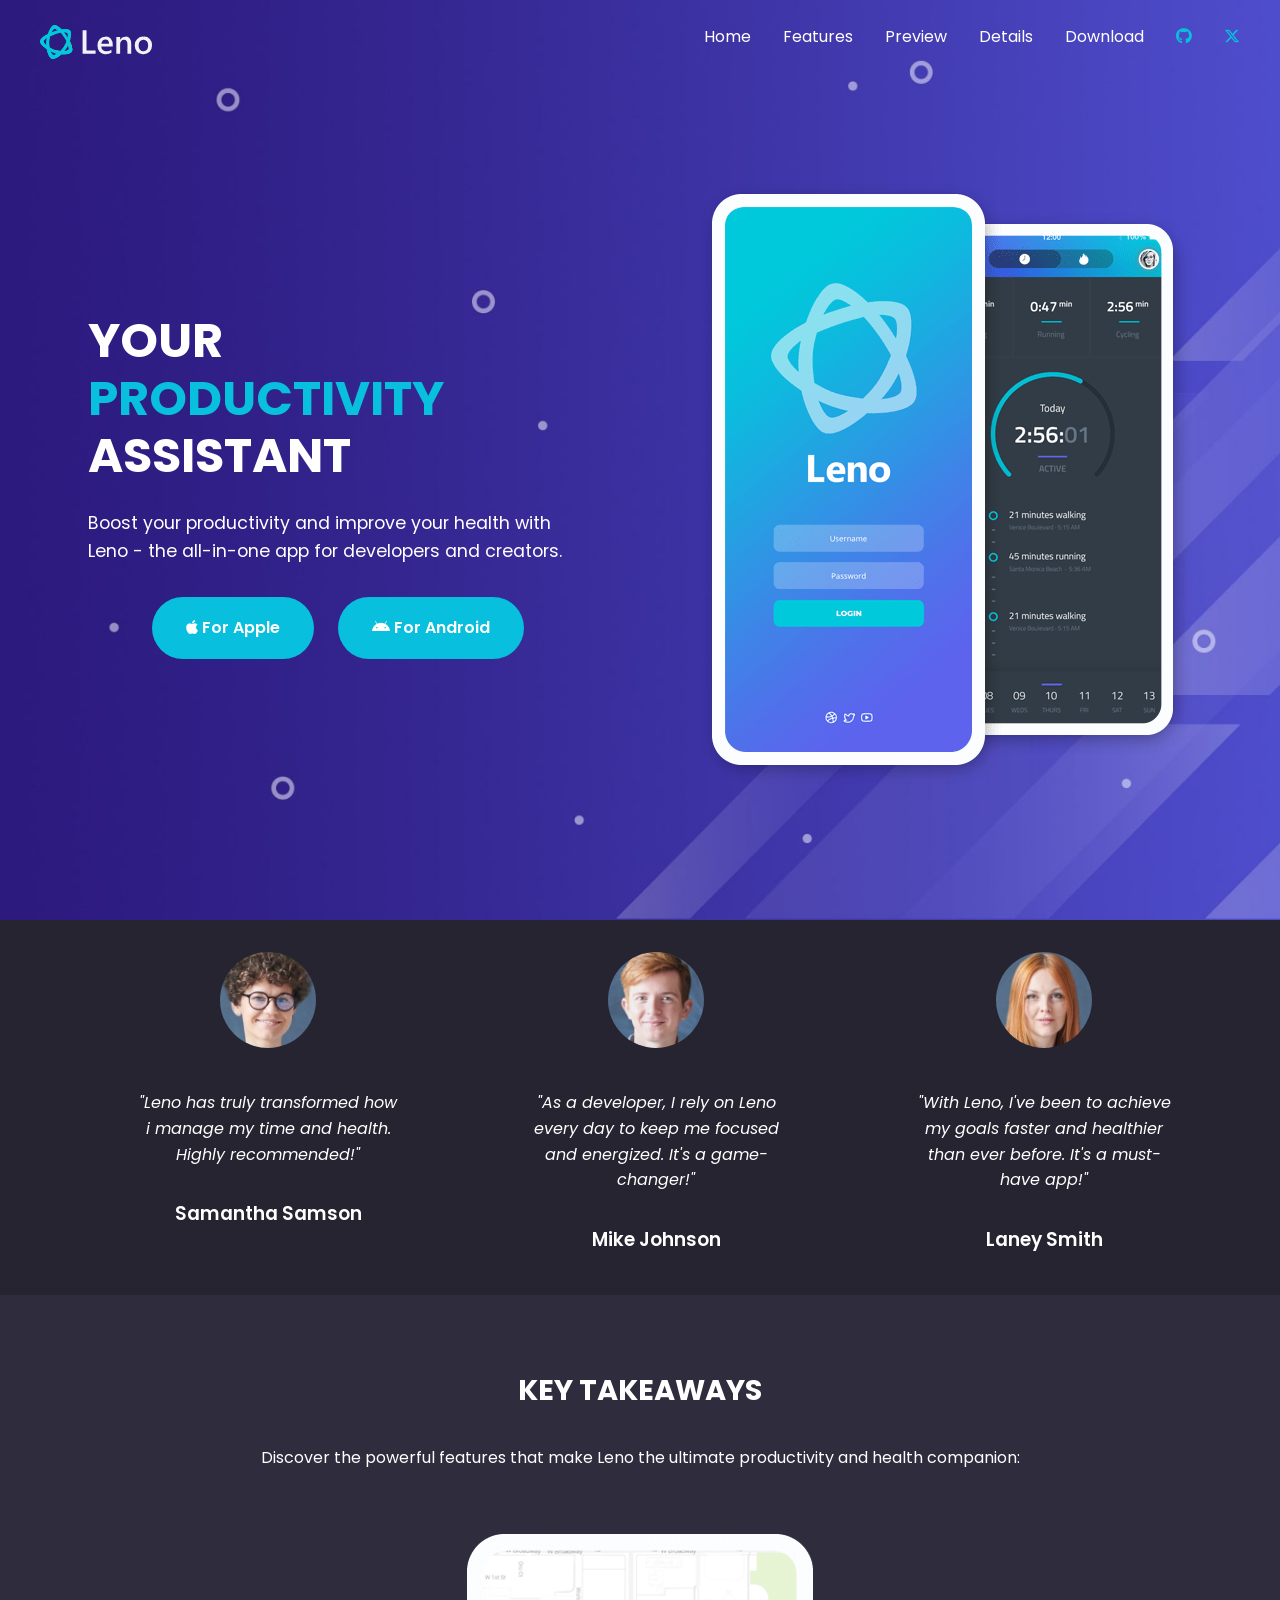
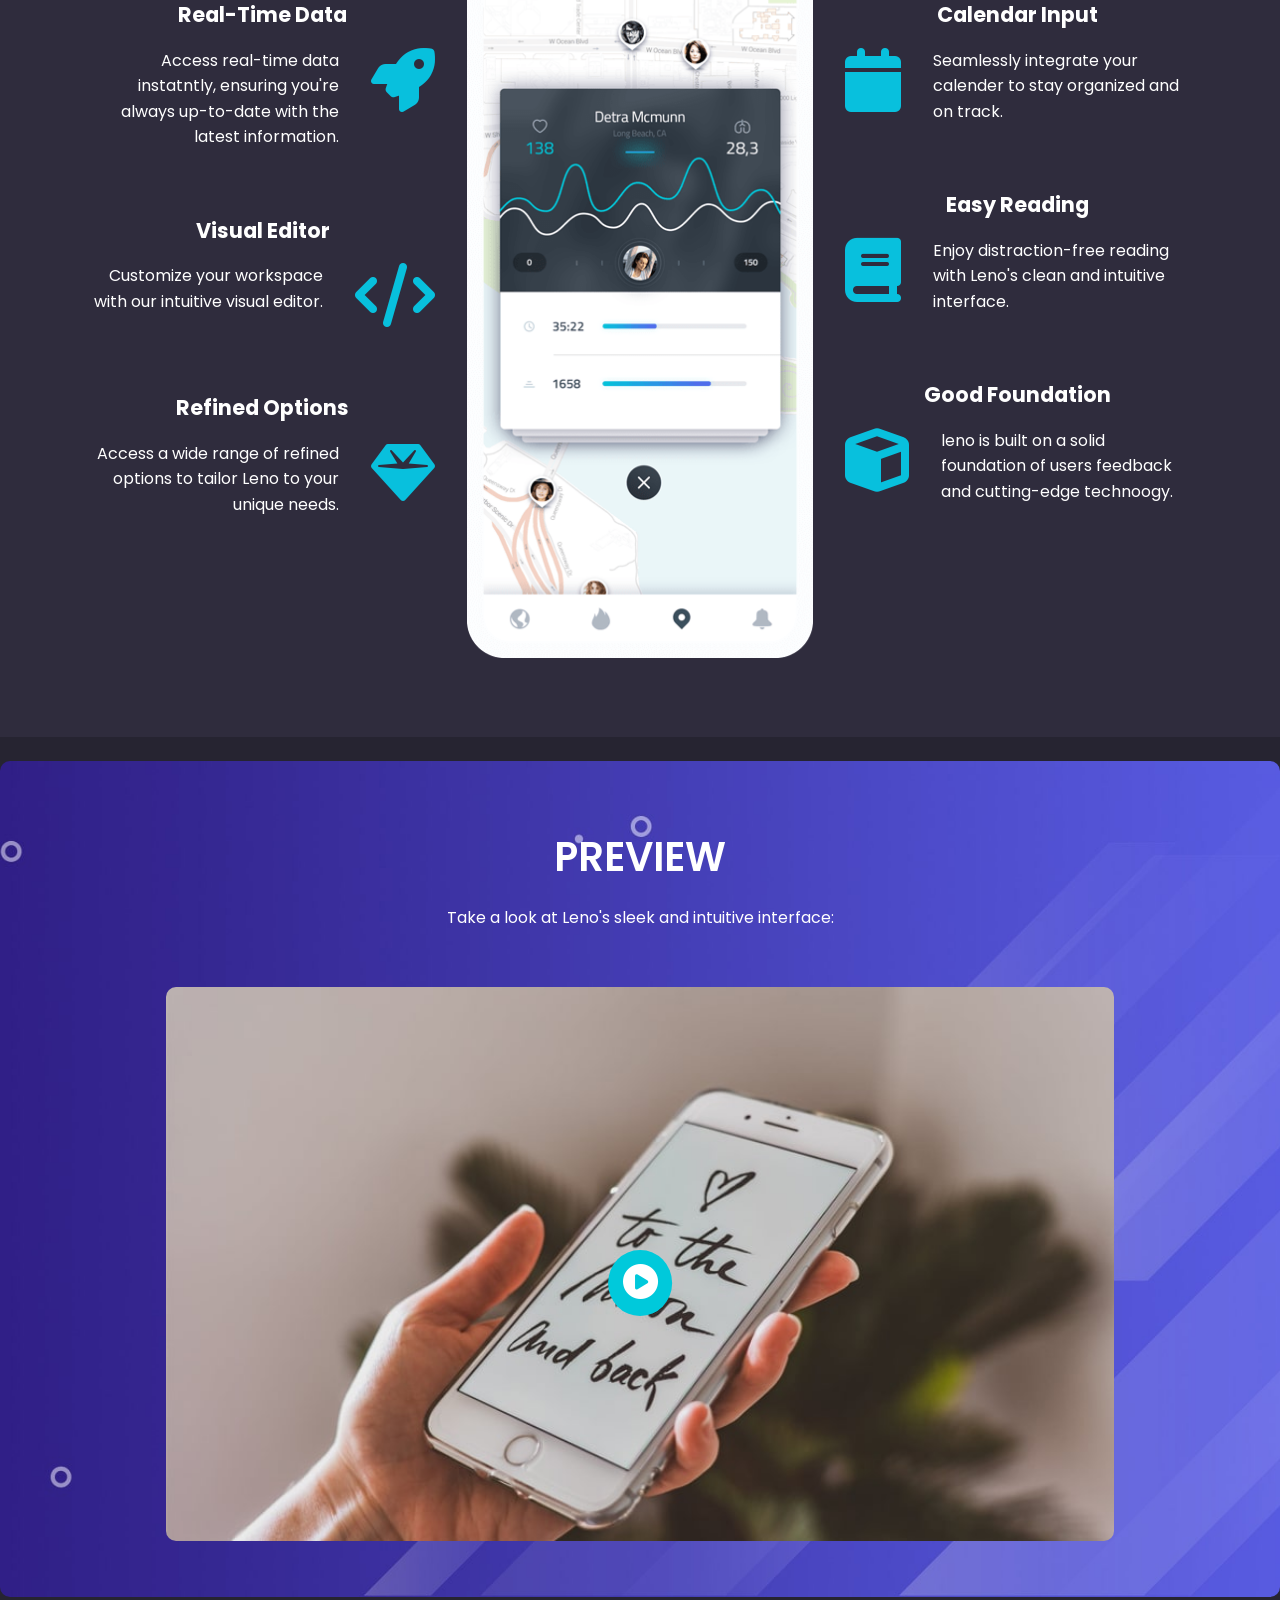
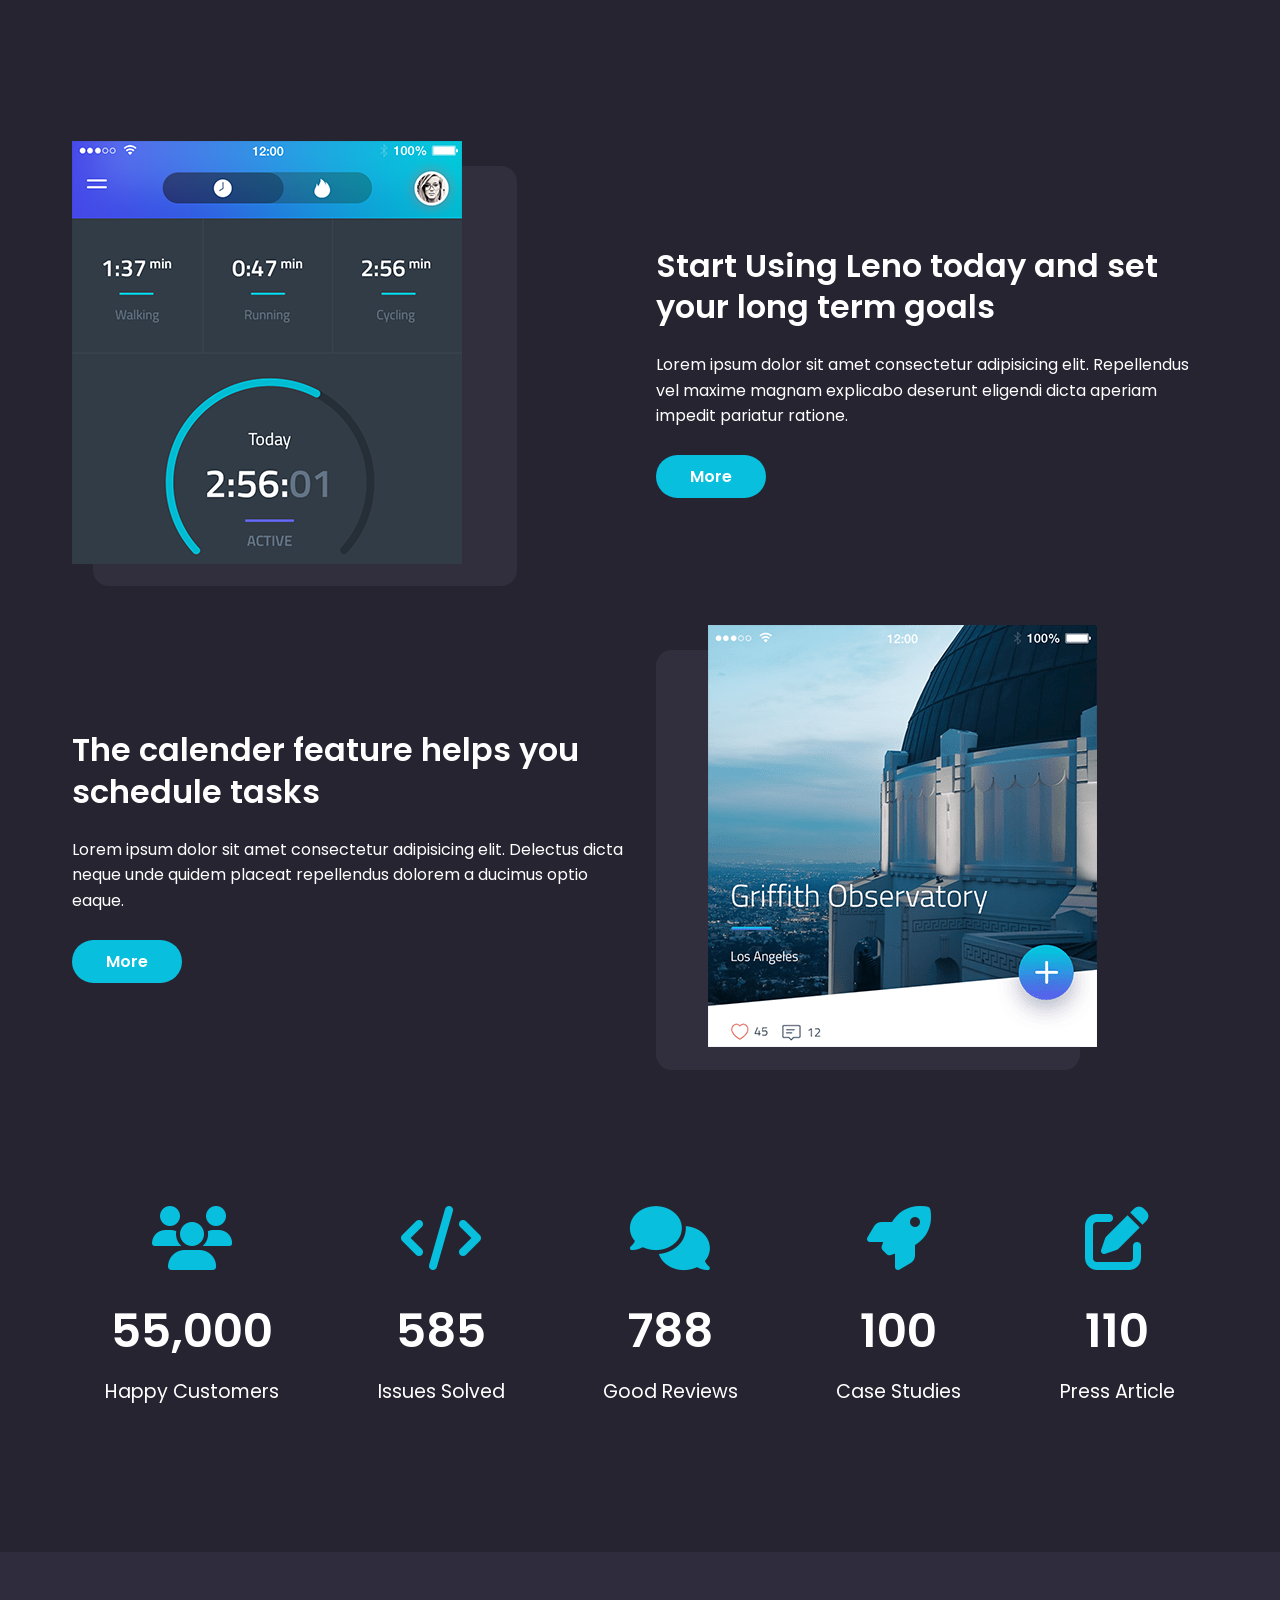
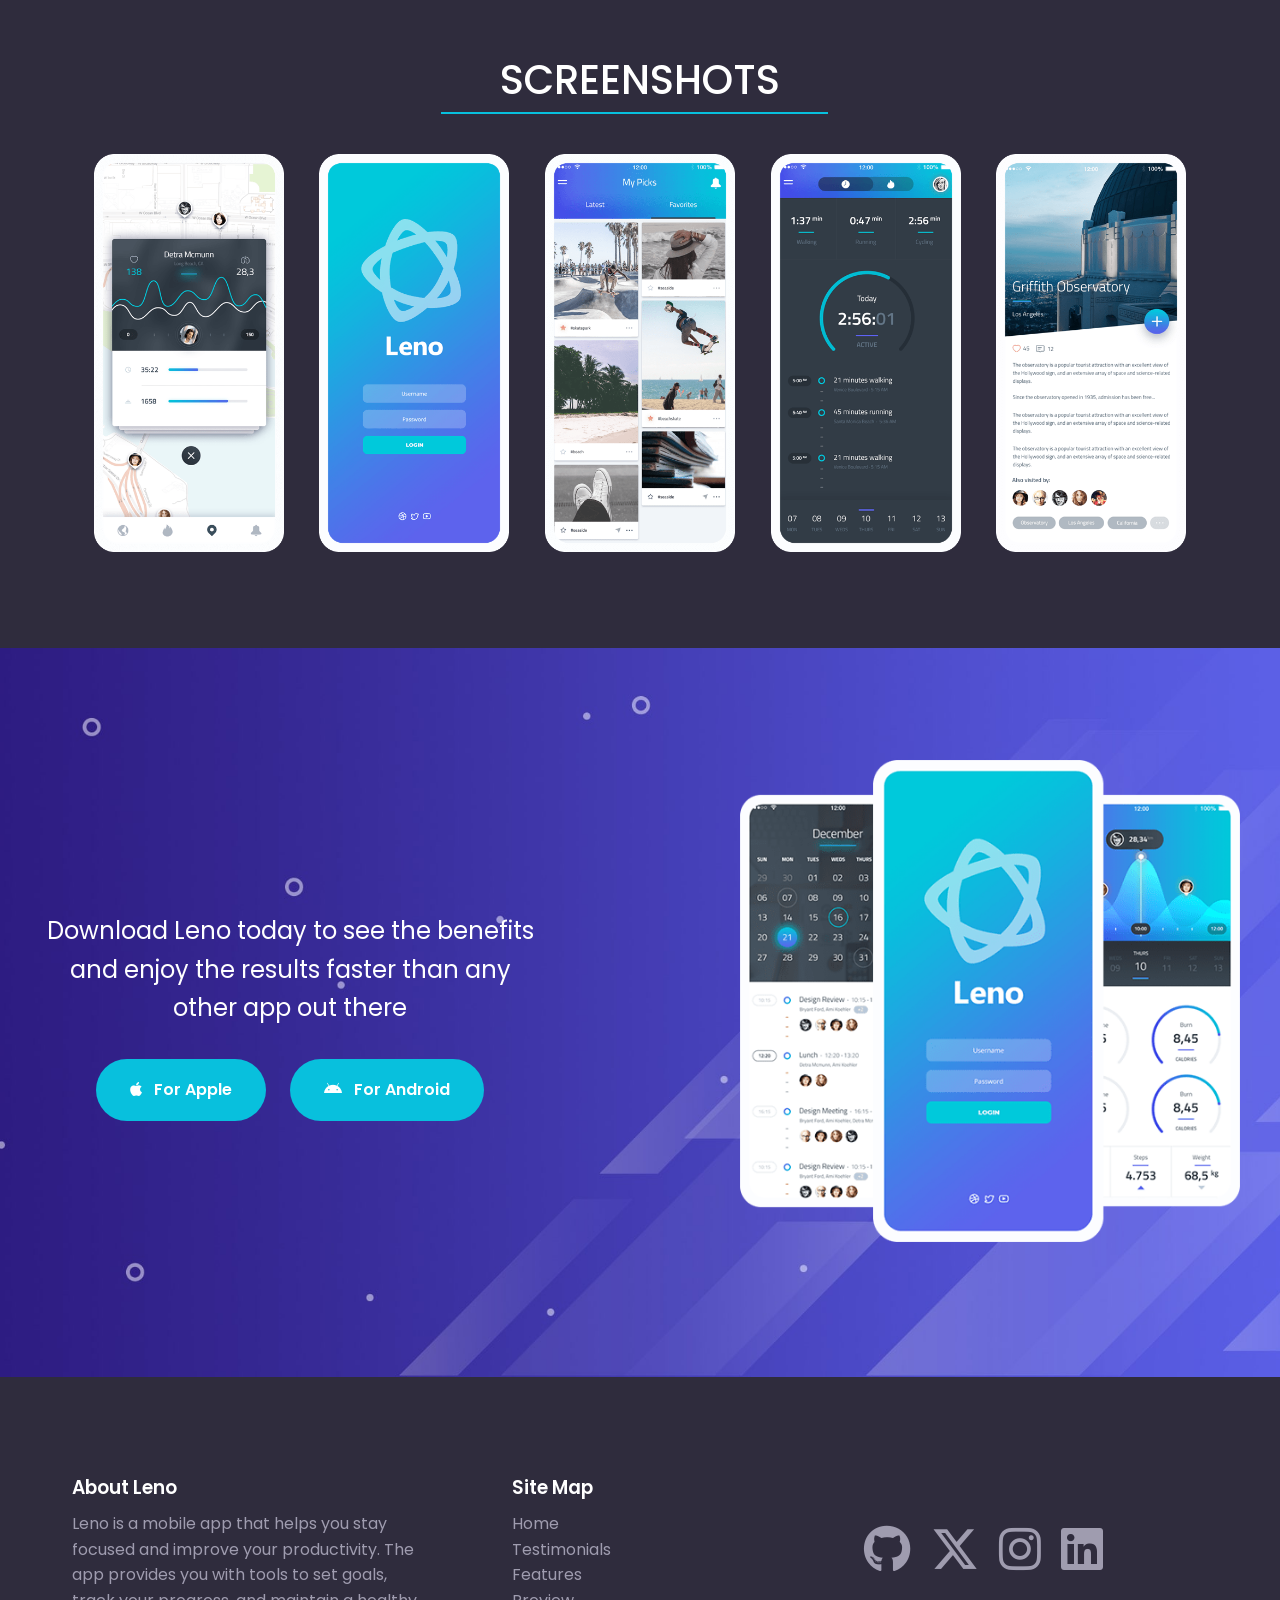
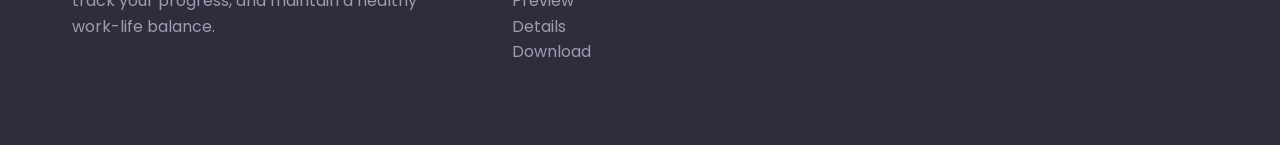
==== index.html @ 63ff6bb9 "Initial commit" ====
<!DOCTYPE html>
<html lang="en">
<head>
    <meta charset="UTF-8">
    <meta name="viewport" content="width=device-width, initial-scale=1.0">
    <link rel="preconnect" href="https://fonts.googleapis.com">
    <link rel="preconnect" href="https://fonts.gstatic.com" crossorigin>
    <link href="https://fonts.googleapis.com/css2?family=Poppins:wght@300;400;500;600;700&display=swap" rel="stylesheet">
    <link rel="stylesheet" href="https://cdnjs.cloudflare.com/ajax/libs/font-awesome/6.7.1/css/all.min.css" integrity="sha512-5Hs3dF2AEPkpNAR7UiOHba+lRSJNeM2ECkwxUIxC1Q/FLycGTbNapWXB4tP889k5T5Ju8fs4b1P5z/iB4nMfSQ==" crossorigin="anonymous" referrerpolicy="no-referrer" />
    <link rel="icon" href="./img/images/favicon.png">
    <link rel="stylesheet" href="css/styles.css">
    <title>Leno Website</title>
</head>
<body>
    <nav class="navbar">
      <div class="container navbar-flex">
         <div class="navbar-logo">
            <img class="logo" src="./img/images/logo.svg" alt="Logo">
         </div>
         <div class="main-menu">
            <div class="main-menu-items">
               <ul class="main-menu-list">
                  <li><a href="index.html">Home</a></li>
                  <li><a href="index.html#features">Features</a></li>
                  <li><a href="index.html#preview">Preview</a></li>
                  <li><a href="index.html#details">Details</a></li>
                  <li><a href="index.html#download">Download</a></li>
                  <li><a href="#"><i class="fa-brands fa-github"></i></i></a></li>
                  <li><a href="https://x.com/AkeemUsman10482"><i class="fa-brands fa-x-twitter"></i></i></a></li>
               </ul>
            </div>
         </div> 
         <!-- Mobile Menu -->
         <div class="mobile-menu">
            <div class="mobile-menu-toggle">
               <i class="fa-solid fa-bars fa-2x"></i>
            </div>
            <div class="mobile-menu-items">
               <ul class="mobile-menu-list">
                  <li><a href="index.html">Home</a></li>
                     <li><a href="index.html#features">Features</a></li>
                     <li><a href="index.html#preview">Preview</a></li>
                     <li><a href="index.html#details">Details</a></li>
                     <li><a href="index.html#download">Download</a></li>
                     <li><a href="#"><i class="fa-brands fa-github"></i></i></a></li>
                     <li><a href="https://x.com/AkeemUsman10482"><i class="fa-brands fa-x-twitter"></i></i></a></li>
               </ul>
            </div>
         </div>
      </div>
 </nav>


   
    <header class="hero">
      <div class="hero-container container">
         <div class="hero-content">
            <h1 class="hero-content-title">
               Your <span class="hero-title-primary">Productivity</span> Assistant
            </h1>
            <p class="hero-content-description">Boost your productivity and improve your health with Leno - the all-in-one app for developers and creators.</p>
            <div class="hero-buttons">
               <a href="#download" class="hero-button btn">
                 <i class="fa-brands fa-apple"></i> For Apple
               </a>
               <a href="#download" class="hero-button btn">
                 <i class="fa-brands fa-android"></i> For Android
               </a>
             </div>
         </div>
          <div class="hero-image">
            <img src="./img/images/header-smartphones.png" alt="">
          </div>
      </div>
   </header>
    <section class="testimonials" id="testimonials">
         <div class="testimonials-container container">
            <div class="testimonial-box">
               <div class="testimonial-img">
                     <img src="./img/images/testimonial-1.jpg" alt="testimonial">
               </div>
               <div class="testimonial-description">
                  <p>"Leno has truly transformed how i manage my time and health. Highly recommended!"</p>
               </div>
               <div class="testimonial-title">
                  <h3>Samantha Samson</h3>
               </div>
            </div>
            <div class="testimonial-box">
               <div class="testimonial-img">
                     <img src="./img/images/testimonial-2.jpg" alt="testimonial">
               </div>
               <div class="testimonial-description">
                  <p>"As a developer, I rely on Leno every day to keep me focused and energized. It's a game-changer!"</p>
               </div>
               <div class="testimonial-title">
                  <h3>Mike Johnson</h3>
               </div>
            </div>
            <div class="testimonial-box">
               <div class="testimonial-img">
                     <img src="./img/images/testimonial-3.jpg" alt="testimonial">
               </div>
               <div class="testimonial-description">
                  <p>"With Leno, I've been to achieve my goals faster and healthier than ever before. It's a must-have app!"</p>
               </div>
               <div class="testimonial-title">
                  <h3>Laney Smith</h3>
               </div>
            </div>
         </div>
   </section>
   <!-- Features -->
   <section class="features" id="features">
      <div class="features-container container">
         <div class="features-title">
            <h1>Key Takeaways</h1>
         </div>
         <div class="features-description">
            <p>Discover the powerful features that make Leno the ultimate productivity and health companion:</p>
         </div>
         <div class="features-grid">
            <div class="features-column-left">
               <div class="features-bf-column-items">
                  <div class="column-left-title">
                     <h4>Real-Time Data</h4>
                  </div>
                  <div class="column-items">
                     <div class="column-left-description">
                        <p>Access real-time data instatntly, ensuring you're always up-to-date with the latest information.</p>
                     </div>
                     <div class="column-left-icon">
                        <i class="fa-solid fa-rocket fa-4x"></i>
                     </div>
                  </div>
               </div>
               <!-- Item-Column-2 -->
               <div class="features-bf-column-items">
                  <div class="column-left-title">
                     <h4>Visual Editor</h4>
                  </div>
                  <div class="column-items">
                     <div class="column-left-description">
                        <p>Customize your workspace with our intuitive visual editor.</p>
                     </div>
                     <div class="column-left-icon">
                        <i class="fa-solid fa-code fa-4x"></i>
                     </div>
                  </div>
               </div>
               <!-- Item-Column-3 -->
               <div class="features-bf-column-items">
                  <div class="column-left-title">
                     <h4>Refined Options</h4>
                  </div>
                  <div class="column-items">
                     <div class="column-left-description">
                        <p>Access a wide range of refined options to tailor Leno to your unique needs.</p>
                     </div>
                     <div class="column-left-icon">
                        <i class="fa-solid fa-gem fa-4x"></i>
                     </div>
                  </div>
               </div>
            </div>
            <!-- Column-2 Middle -->
            <div class="features-middle-columm">
               <img src="./img/images/features-smartphone-1.png" class="item1" alt="Features Img">
            </div>
            <!-- Column-3 Right -->
            <!-- Item-Column-3 -->
            <div class="features-column-right item3">
               <div class="features-bf-column-items">
                  <div class="column-left-title">
                     <h4>Calendar Input</h4>
                  </div>
                  <div class="column-items right">
                     <div class="column-left-description">
                        <p>Seamlessly integrate your calender to stay organized and on track.</p>
                     </div>
                     <div class="column-left-icon">
                        <i class="fa-solid fa-calendar fa-4x"></i>
                     </div>
                  </div>
               </div>
               <!-- Item-Column-2 -->
               <div class="features-bf-column-items">
                  <div class="column-left-title">
                     <h4>Easy Reading</h4>
                  </div>
                  <div class="column-items right">
                     <div class="column-left-description">
                        <p>Enjoy distraction-free reading with Leno's clean and intuitive interface.</p>
                     </div>
                     <div class="column-left-icon">
                        <i class="fa-solid fa-book fa-4x"></i>
                     </div>
                  </div>
               </div>
               <!-- Item-Column-3 -->
               <div class="features-bf-column-items">
                  <div class="column-left-title">
                     <h4>Good Foundation</h4>
                  </div>
                  <div class="column-items right">
                     <div class="column-left-description">
                        <p>leno is built on a solid foundation of users feedback and cutting-edge technoogy.</p>
                     </div>
                     <div class="column-left-icon">
                        <i class="fa-solid fa-cube fa-4x"></i>
                     </div>
                  </div>
               </div>
            </div>
         </div>
      </div>
    </div>
 </section>

    

      <!-- Preview -->
    <section class="preview" id="preview">
       <div class="preview-container container">
         <div class="preview-items">
            <div class="preview-content">
               <h3>Preview</h3>
               <p>take a look at Leno's sleek and intuitive interface:</p>
            </div>
            <div class="video-wrapper">
               <div class="preview-image">
                  <img src="./img/images/video-frame.jpg" alt="preview">
                  <div class="play-button"><i class="fa-solid fa-circle-play"></i></div>
               </div>
            </div>
         </div>
       </div>
    </section>

    <!-- Details -->
    <section class="details" id="details">
       <div class="details-container container">
         <div class="grid-container">
            <div class="grid-details">
               <!-- grid-item1 -->
               <div class="grid-details-image">
                  <img src="./img/images/details-1.png" alt="details">
               </div>
               <div class="grid-details-content">
                  <!-- grid-item2 -->
                  <h2 class="grid-details-heading">
                     Start Using Leno today and set your long term goals
                  </h2>
                     <p class="grid-details-description">
                        Lorem ipsum dolor sit amet consectetur adipisicing elit. Repellendus vel maxime magnam explicabo deserunt eligendi dicta aperiam impedit pariatur ratione.
                     </p>
                    <div class="details-button">
                       <a class="details-grid-button btn" href="details.html">More</a>
                    </div> 
               </div>
               <div class="grid-details-content">
                  <!-- grid-item3 -->
                  <h2 class="grid-details-heading">
                     The calender feature helps you schedule tasks
                  </h2>
                     <p class="grid-details-description">
                        Lorem ipsum dolor sit amet consectetur adipisicing elit. Delectus dicta neque unde quidem placeat repellendus dolorem a ducimus optio eaque.
                     </p>
                     <div class="details-button">
                        <a class="details-grid-button btn" href="details.html">More</a>
                     </div>
               </div>
               <!-- grid-Item4 -->
               <div class="grid-details-image">
                  <img src="./img/images/details-2.png" alt="details">
               </div>
            </div>
         </div>

         <!-- Icons -->
         <div class="details-icons">
            <div class="details-icon-items">
               <i class="fa-solid fa-users fa-4x"></i>
               <div class="details-icon-amount"><h3>55,000</h3></div>
               <p class="details-icon-description">Happy Customers</p>
            </div>
            <div class="details-icon-items">
               <i class="fa-solid fa-code fa-4x"></i>
               <div class="details-icon-amount"><h3>585</h3></div>
               <p class="details-icon-description">Issues Solved</p>
            </div>
            <div class="details-icon-items">
               <i class="fa-solid fa-comments fa-4x"></i>
               <div class="details-icon-amount"><h3>788</h3></div>
               <p class="details-icon-description">Good Reviews</p>
            </div>
            <div class="details-icon-items">
               <i class="fa-solid fa-rocket fa-4x"></i>
               <div class="details-icon-amount"><h3>100</h3></div>
               <p class="details-icon-description">Case Studies</p>
            </div>
            <div class="details-icon-items">
               <i class="fa-solid fa-edit fa-4x"></i>
               <div class="details-icon-amount"><h3>110</h3></div>
               <p class="details-icon-description">Press Article</Article></p>
            </div>
         </div>
       </div>
    </section>


    <section class="screenshots">
       <div class="screenshots-container container">
          <h2 class="screenshot-title">Screenshots</h2>
       <div class="screenshot"></div>
          <div class="screenshot-flex">
               <img src="./img/images/screenshot-1.png" alt="screenshot">
               <img src="./img/images/screenshot-2.png" alt="screenshot">
               <img src="./img/images/screenshot-3.png" alt="screenshot">
               <img src="./img/images/screenshot-4.png" alt="screenshot">
               <img src="./img/images/screenshot-5.png" alt="screenshot"> 
          </div>
       </div>
   </section>
   <!-- Download -->
   <section class="download" id="download">
      <div class="download-container container">
        <div class="download-content">
          <p class="download-description">
            Download Leno today to see the benefits and enjoy the results faster
            than any other app out there
          </p>
          <div class="download-buttons">
            <a href="details.html" class="download-button btn">
              <i class="fa-brands fa-apple"></i> For Apple
            </a>
            <a href="details.html" class="download-button btn">
              <i class="fa-brands fa-android"></i> For Android
            </a>
          </div>
        </div>
        <div class="download-image">
          <img src="./img/images/download.png" alt="Download" />
        </div>
      </div>
    </section>

      <footer class="footer">
         <div class="footer-container container">
            <div class="footer-grid">
               <div class="about-leno">
                  <h3>About Leno</h3>
                  <p>Leno is a mobile app that helps you stay focused and improve your productivity. The app provides you with tools to set goals, track your progress, and maintain a healthy work-life balance.</p>
               </div>
               <div class="site-map">
                  <h3>Site Map</h3>
                  <a href="index.html">Home</a>
                  <a href="#testimonials">Testimonials</a>
                  <a href="#features">Features</a>
                  <a href="#preview">Preview</a>
                  <a href="#details">Details</a>
                  <a href="#download">Download</a>
               </div>
               <div class="icons-link">
                  <a href="#">
                     <i class="fa-brands fa-github fa-3x"></i>
                  </a>
                  <a href="https://x.com/AkeemUsman10482">
                     <i class="fa-brands fa-x-twitter fa-3x"></i>
                  </a>
                  <a href="#">
                     <i class="fa-brands fa-instagram fa-3x"></i>
                  </a>
                  <a href="#">
                     <i class="fa-brands fa-linkedin fa-3x"></i>
                  </a>
               </div>
            </div>
         </div>
      </footer>

 <script src="./js/script.js"></script>
</body>
</html>
---- css/styles.css ----
* {
    margin: 0;
    padding: 0;
    box-sizing: border-box;
}

body,
html {
    font-family: 'poppins', sans-serif;
    line-height: 1.6;
    scroll-behavior: smooth;
    background: var(--secondary-color);
    color: #fff;
}

:root {
    --primary-color: #08c0dd;
  --secondary-color: #262431;
  --tertiary-color: #2f2c3d;
}

ul li {
    list-style: none;
}

a {
    text-decoration: none;
    color: #fff;
}

img {
    max-width: 100%;
}

.container {
    max-width: 1200px;
    margin: 0 auto;
}

.btn {
    padding: 0.5rem 2rem;
    background-color: var(--primary-color);
    border: 2px solid transparent;
    color: #fff;
    font-weight: 600;
    border-radius: 50px;
    transition: background-color 0.3s ease;
  }

  .btn:hover {
    background-color: var(--secondary-color);
    border-color: var(--primary-color);
  }

.navbar .container {
    max-width: 1200px;
    padding: 1rem 2rem;
    margin: 0 auto;
    height: 80px;
}

.navbar {
    position: fixed;
    padding: 0 auto;
    top: 0;
    right: 0;
    left: 0;
    z-index: 1000;
    background-color: transparent;
    transition: background-color 0.3s ease-in-out;
  }

  .navbar.navbar--scroll {
    background-color: rgba(38, 36, 49, 0.8);
    backdrop-filter: blur(10px);
  }

.navbar .logo {
   width: 112px;
   height: 36px
}

.navbar .navbar-flex {
    display: flex;
    justify-content: space-between;
    text-align: center;
    padding: 1.5rem 0;
}

.navbar .main-menu-list {
    display: flex;
    justify-content: space-between;
    gap: 2rem;
}

.navbar a:hover {
    color: var(--primary-color);
}

.navbar i {
    color: var(--primary-color);
}

.navbar i:hover {
    color: #fff;
}

/* Mobile Menu */
.navbar .mobile-menu-items {
  position: absolute;
  top: 100%;
  left: 0;
  width: 100%;
  background: var(--secondary-color);
  opacity: 0.95;
  padding: 3rem 2rem;
  text-align: center;
  box-shadow: 0 2px 5px rgba(255, 255, 255, 0.1);
  border-top: 1px solid rgba(255, 255, 255, 0.1);
  transition: transform 0.3s ease-in-out;
}

.navbar .mobile-menu-list {
    display: flex;
    flex-direction: column;
    padding-top: 2rem;
    gap: 2rem;
    font-size: 1rem;
}

.navbar .mobile-menu {
    display: none;
}

.navbar .mobile-menu-items {
    transform: translateX(100%);
}

.navbar .mobile-menu-items.active {
    transform: translateX(0);
}

.navbar .mobile-menu-toggle i {
    color: #fff;
    cursor: pointer;
}

/* Hero */
.hero {
    background: #000 url('../img/images/header-background.jpg');
    background-size: cover;
    background-repeat: no-repeat;
    padding: 11.5rem 2rem 8rem;
}

.hero-container {
    display: flex;
    justify-content: space-around;
    flex-wrap: wrap;
    gap: 1rem;
}

.hero-content {
    max-width: 500px;
    font-size: 1.5rem;
    margin-top: 5rem;
}

.hero-content-title {
    text-transform: uppercase;
    line-height: 1.2;
    margin-top: 3rem;
    margin-bottom: 1.5rem;
}

.hero-content-title .hero-title-primary {
    color: var(--primary-color);
}

.hero-content-description {
    font-size: 1.1rem;
    margin-bottom: 1.5rem;
    line-height: 1.6;
}

.hero-buttons {
    display: flex;
    align-items: center;
    justify-content: center;
    gap: 1.5rem;
    margin-top: 2rem;
  }

  .hero-button {
    padding: 1rem 2rem;
    font-size: 1rem;
  }

  .hero__button i {
    margin-right: 0.5rem;
  }

  /* Testimonials */
  .testimonials {
    width: 100%;
    margin: 2rem 1rem;
  }

  .testimonials-container {
    max-width: 1100px;
    display: grid;
    grid-template-columns: repeat(3, 1fr);
    justify-content: space-between;
    gap: 4rem;
  }

  .testimonial-box {
    display: flex;
    flex-direction: column;
    text-align: center;
    gap: 2rem
  }

  .testimonial-img img {
        width: 96px;
        height: 96px;
        border-radius: 50%;
        margin-right: auto;
        margin-left: auto;
        margin-bottom: 0.2rem;
  }

  .testimonial-description {
    font-style: italic;
    text-align: center;
    padding: 0 2rem;
  }

  .features {
    background-color: var(--tertiary-color);
  }

  /* Features */
   .features-container {
    max-width: 1100px;
    width: 100%;
    padding: 4.5rem 0;
  }

  .features-title {
    text-transform: uppercase;
    text-align: center;
    font-size: 1.2rem;
    font-weight: 600;
    margin-bottom: 2rem;
  }

  .features-description {
    text-align: center;
    padding: 0 1.5rem;
    margin-bottom: 4rem;
  } 

  .features .features-grid {
    display: grid;
    grid-template-columns: repeat(3, 1fr);
    gap: 2rem;
  }

  .features .features-bf-column-items {
    margin-top: 4rem;
    justify-content: right;
    align-items: center;
    align-content: right;
  }

  .features, .column-items {
    display: flex;
    gap: 2rem;
    text-align: right;
    justify-content: right;
  }

  .features .column-left-title {
    margin-bottom: 1rem;
    font-size: 1.3rem;
    font-weight: 300;
  }

  .features .features-column-right {
    text-align: center;
  }

  .features .features-column-left {
    text-align: center;
  }


  .features .column-items.right {
    flex-direction: row-reverse;
    justify-content: center;
    text-align: left;
  }

  .features .column-left-icon i {
    color: var(--primary-color);
  }

  /* Preview */
  .preview {
    background: url('../img/images/video-background.jpg') center center/cover
    no-repeat;
    padding: 3rem;
  }

  .preview .preview-items {
    width: 100%;
  }

  .preview .preview-content {
    text-align: center;
    padding: 1rem;
  }

  .preview .preview-content h3 {
    font-size: 2.5rem;
    text-transform: uppercase;
    margin-bottom: 1rem;
  }

  .preview .preview-content p {
    margin-bottom: 1rem;
  }

  .preview .preview-content p::first-letter {
    text-transform: uppercase;
  }


  .preview .preview-image {
      position: relative; /* Enables absolute positioning for child elements */
      display: inline-block;
      width: 100%;
      max-width: 80%; /* Adjust as needed */
  }

  .preview-image img {
    display: block; /* Ensures no gaps below the image */
    width: 100%;
    height: auto;
  }

  
  .preview, .video-wrapper img {
    width: 100%;
    border-radius: 10px;
    text-align: center;
    margin-top: 1.5rem;
  }

  .play-button {
    position: absolute;
    bottom: 39%; /* Adjust to position slightly above the bottom if needed */
    left: 50%;
    transform: translateX(-50%); /* Centers the icon horizontally */
    font-size: 35px; /* Adjust icon size */
    color: white; /* Icon color */
    background: #00c9db; /* Optional background for visibility */
    border-radius: 50%; /* Makes the background circular */
    padding: 0.3rem 0.9rem; /* Adds padding for circular appearance */
    cursor: pointer; /* Changes the cursor to pointer */
    transition: all 200ms;
    animation: pulse-border 1500ms ease-out infinite;
  }

  @keyframes pulse-border {
    0% {
      transform: translateX(-30%) translateY(-30%) scale(1);
      opacity: 1;
    }
  
    100% {
      transform: translateX(-30%) translateY(-30%) scale(1.5);
      opacity: 0.8;
    }
  }

  .play-button i {
    color: #fff;
  }

  /* Details */
  .details {
    background-color: var(--secondary-color)
  }
  .details-container {
    padding: 9rem 2rem;
    width: 100%;
  }

  .details .grid-details {
    display: grid;
    grid-template-columns: repeat(2, 1fr);
    gap: 2rem;
    justify-content: center;
    align-items: center;
  }

  .details .grid-details-image {
    max-width: 500px;
    width: 100%;
  }

  .details .grid-details-content {
    text-align: left;
  }

  .details .grid-details-heading {
    font-size: 2rem;
    font-weight: 600;
    line-height: 1.3;
    margin-bottom: 1.5rem
  }

  .details .grid-details-description {
    line-height: 1.6;
    margin-bottom: 2.2em;
  }

  /* Icons */
  .details .details-icons {
    display: flex;
    flex-wrap: wrap;
    justify-content: space-around;
    gap: 2rem;
    margin-top: 8rem;
    text-align: center;
  }

  .details-icons i {
    color: var(--primary-color);
    margin-bottom: 1.5rem;
  }

  .details-icon-amount {
    font-size: 2.5rem;
    font-weight: 400;
  }

  .details-icon-description {
    font-size: 1.2rem;
  }

  /* Screenshots */
  .screenshots {
    background-color: var(--tertiary-color);
  }

  .screenshots-container {
    padding: 6rem 3rem;
  }

  .screenshots .screenshot-title {
    text-transform: uppercase;
    text-align: center;
    font-size: 2.5rem;
    font-weight: 500;
  }

  .screenshots .screenshot {
    border-bottom: 2.5px solid var(--primary-color);
    width: 100%;
    max-width: 35%;
    text-align: center;
    margin-bottom: 2.5rem;
    margin-left: 32%;
}
    .screenshots .screenshot-flex {
        display: flex;
        flex-wrap: wrap;
        justify-content: space-around;
        align-items: center;
        gap: 1.5rem;
    }

    .screenshots .screenshot-flex img {
        width: 100%;
        max-width: 190px;
    }

    /* Downloads */
    .download {
        background: url(../img/images/download-background.jpg) center center/cover no-repeat;
        padding: 7rem 2rem 8rem;
    }

    .download-container {
        display: flex;
        justify-content: space-between;
        align-items: center;
        gap: 2rem;
    }

    .download .download-content {
        max-width: 500px;
    }

    .download-description {
        font-size: 1.5rem;
        margin-top: 1.5rem;
        line-height: 1.6;
        text-align: center;
      }

      .download-image img {
        width: 100%;
        max-width: 500px;
      }

      .download-buttons {
        display: flex;
        align-items: center;
        justify-content: center;
        gap: 1.5rem;
        margin-top: 2rem;
      }
      
      .download-button {
        padding: 1rem 2rem;
      }
      
      .download-button i {
        margin-right: 0.5rem;
      }


      /* Footer */
      .footer {
        background-color: var(--tertiary-color);
      }
      .footer-container {
        padding: 6rem 2rem 5rem;
      }

      .footer .about-leno {
        width: 100%;
        max-width: 350px;
      }

      .footer .about-leno p {
        color: #9f9caf;
      }

      .footer .about-leno
      .footer .site-map, h3 {
        margin-bottom: 0.5rem;
        font-weight: 600;
      }

      .footer-grid {
        display: grid;
        grid-template-columns: repeat(3, 1fr);
        gap: 2.5rem;
      }

      .footer .site-map {
        display: flex;
        flex-direction: column;
        justify-content: center;
        align-items: left;
        margin-left: 3rem;
      }

      .footer .site-map a {
        color: #9f9caf;
      }

      .footer .icons-link {
        margin-top: 3.2rem;
      }

      .footer .icons-link a {
        padding: 0.5rem;
        color: #9f9caf;
      }

      .footer .icons-link a:hover {
        color: #fff;
      } 

      /* Inner Details - Internal Link */
      .inner-details {
        background: url('../img/images/header-background.jpg') center center/cover no-repeat;
      }

      .pricing {
        background-color: var(--tertiary-color);
      }

      .pricing-container {
        padding: 4rem 2rem 3rem;
      }

      .pricing .pricing-grid {
        display: grid;
        grid-template-columns: repeat(3, 1fr);
        gap: 2.5rem;
      }

      .pricing-card-box {
        background: rgba(255, 255, 255, 0.1);
        padding: 2.5rem;
        border-radius: 30px;
        margin-bottom: 2rem;
      }

      .pricing-card-box .inner-details-button {
        margin-top: 2rem;
      }

      .pricing-card {
        display: flex;
        flex-wrap: wrap;
        flex-direction: column;
        align-items:center;
        justify-content: right;
        margin-bottom: 3rem;
      }

      .pricing-description {
        font-size: 2rem;
        text-align: center;
        margin-bottom: 1.5rem;
      }

      .pricing-card-title {
        text-transform: uppercase;
        font-size: 1.5rem;
        font-weight: 600;
      }

      .pricing-plan {
        font-size: 2.5rem;
        color: var(--primary-color);
      }

      .pricing-card ul li {
        padding: 0.5rem 0;
      }

      .pricing-card i {
        margin-right: 0.8rem;
        color: var(--primary-color);
      }

      .pricing-card-title,
      .pricing-plan {
        max-width: 100%;
        width: 100%;
        text-align: center;
      }

      /* Note  */
      .note-container {
        padding: 4rem 3rem;
      }

      .note-description {
        max-width: 100%;
        text-align: center;
        color: #9f9caf;
      }

      /* Inner-Details Features */
      .inner-features {
        background-color: var(--tertiary-color);
      }

      .inner-features-container {
        padding: 4rem 2rem;
      }

      .inner-features-heading {
        width: 100%;
        text-transform: uppercase;
        font-size: 2.3rem;
        text-align: center;
        font-weight: 600;
        margin-bottom: 1rem;
      }

      .inner-features-grid {
        display: grid;
        grid-template-columns: 1fr;
        gap: 3.5rem;
      }

      .inner-features-flex-items {
        display: flex;
        gap: 1.5rem;
        align-items: center;
        justify-content: center;
        background: rgba(255, 255, 255, 0.1);
        border-radius:  1rem;
      }

      .inner-features-content {
        padding: 1.5rem 0.7rem;
      }

      .inner-features-title {
        font-size: 1.5rem;
        font-weight: 500;
      }

      .inner-features-flex-items i {
        color: var(--primary-color);
        margin-left: 1.5rem;
      }


      





/* Media Queries */
@media (max-width: 992px) {
    .navbar {
        width: 100%;
        margin: 0 auto;
        padding: 0 2rem;
    }

    .hero {
        padding: 8rem 2rem 8rem;
    }
    .hero-container {
        flex-direction: column;
        align-items: center;
    }

    .hero-content-title {
        text-align: center;
        font-size: 2rem;
    }

    .hero-description {
        text-align: center;
    }

    .hero-button {
        padding: 1rem 2rem;
        font-size: 1rem;
      }

    .hero-buttons {
        flex-direction: column;
        margin-bottom: 1.5rem;
    }

    .hero-button {
        width: 100%;
        text-align: center;
    }

    .hero-button i {
        margin-right: 0.5rem;
    }

    .testimonials {
        margin: 2rem auto;
    }

    .testimonial-box {
        padding: 0 auto;
    }
    .testimonial-box:nth-child(3) {
        display: none;
    }

    .testimonials-container {
        grid-template-columns: repeat(2, 1fr);
        gap: 1rem;
    }

    .testimonial-description {
        padding: 0 3rem;
        text-align: center;
    }

    /* Features */
    .features {
        padding: 0.5rem 2rem;
    }

    .features .features-grid {
        grid-template-columns: 1fr;
    }

    .features, .column-items {
        flex-direction: column;
        text-align: center;
        justify-content: center;
    }

    .features .column-left-title {
        margin-bottom: 1rem;
        font-size: 1.3rem;
        font-weight: 300;
        text-align: center;
      }

      .features .column-items.right {
        flex-direction: column;
        justify-content: center;
        text-align: center;
      }

    .features .features-column-left,
    .features .features-column-right {
        text-align: center;
    }

    .features .features-middle-column, .item1 {
        order: 0;
    }

    .features .features-column-left, .item2 {
        order: 1
    }

    .features .features-column-left, .item3 {
        order: 2;
    } 

    /* Preview */

  @keyframes pulse-border {
    0% {
      transform: translateX(-28%) translateY(-28%) scale(0.5);
      opacity: 1;
    }
  
    100% {
      transform: translateX(-28%) translateY(-28%) scale(1);
      opacity: 0.8;
    }
  }
    /* Details */
    .details .grid-details {
        grid-template-columns: 1fr;
        gap: 2rem;
        text-align: center;
        margin: 0 7rem;
    }
    
    .grid-details-image img {
        width: 100%;
        max-width: 400px;
        margin: 1rem 6.5rem
      }
    
      .grid-details-content {
        width: 100%;
        max-width: 400px;
        margin: 0.5rem auto;
      }

      .grid-details-heading {
        font-size: 1.9rem;
      }
      .grid-details-heading,
      .grid-details-description,
      .details-button {
        text-align: center;
      }
    
      .details-icons {
        flex-direction: column;
        gap: 2rem;
        margin-top: 4rem;
      }

      /* Donwload */
      .download-container {
        flex-direction: column-reverse;
      }

      .download-button {
        width: 100%;
        margin: 1.7rem auto;
        padding: 1rem 3rem;
      }

      .download-buttons,
      .btn {
        display: block;
      }

      .download-buttons a {
        font-size: 1rem;
        text-align: center;
      }

      /* Footer */
      .footer-grid {
        grid-template-columns: 1fr;
      }

      .footer-container {
        width: 100%;
        text-align: center;
      }

      .footer .about-leno {
        width: 100%;
        max-width: 100%;
        }

     .about-leno p {
        max-width: 90%;
        text-align: center;
     }

     .footer .site-map {
        margin: 0;
     }
}


@media (max-width: 768px) {
    .navbar .main-menu {
        display: none;
    }

    .navbar .mobile-menu {
        display: block;
    }

    .navbar {
        width: 100%;
        margin: 0 auto;
        padding: 0 1rem;
    }

    .hero-button {
        width: 60%;
        text-align: center;
    }
    
    .testimonial-box:nth-child(2) {
        display: none;
    }

    .testimonaials {
        margin: 2rem auto;
    }
    
    .testimonials .testimonial-box {
       margin: auto;
    }

    .testimonials .container {
        display: flex;
        justify-content: center;
        align-items: center;
    }

    .testimonial-description {
        padding: 0 3rem;
    }

    /* Features */
    .features {
        padding: 2.5rem 0;
    }

    .features .features-middle-column, .item1 {
        order: 0;
    }

    .features .features-column-left, .item2 {
        order: 1
    }

    .features .features-column-left, .item3 {
        order: 2;
    } 

    .features .features-grid {
        display: grid;
        grid-template-columns: 1fr;
        align-items: center;
        gap: 1rem;
    }

    .features-container {
        padding: 0 3rem;
    }

    .features .column-items {
        flex-direction: column;
       text-align: center;
    }

    .features .column-items.right {
        flex-direction: column;
    }

    .features .features-bf-column-items {
        text-align: center;
    }

    .features .column-items.right {
        text-align: center;
    }

    .features .features-title {
        font-size: 1rem;
    }

    .features .features-description {
        margin-bottom: 4rem;
    }

    /* Preview */
      .play-button {
        position: absolute;
        bottom: 20%; /* Adjust to position slightly above the bottom if needed */
        left: 50%;
        transform: translateX(-30%); /* Centers the icon horizontally */
        font-size: 35px; /* Adjust icon size */
        color: white; /* Icon color */
        background: #00c9db; /* Optional background for visibility */
        border-radius: 50%; /* Makes the background circular */
        padding: 0.2rem 0.8rem; /* Adds padding for circular appearance */
        cursor: pointer; /* Changes the cursor to pointer */
        /* transition: all 200ms;
        animation: pulse-border 1500ms ease-out infinite; */
      }


     /* Details */
     .details-container {
        padding: 7rem 0;
        width: 100%;
      }
     .details .grid-details {
        grid-template-columns: 1fr;
        gap: 1rem;
        text-align: center;
        margin: 0 2rem;
    }
    
    .grid-details-image img {
        width: 100%;
        max-width: 500px;
        margin: 1rem auto;
      }
    
      .grid-details-content {
        width: 100%;
        max-width: 600px;
        margin: 0.5rem auto;
      }

      .grid-details-heading {
        font-size: 10px;
        font-weight: 300;
      }
      .grid-details-heading,
      .grid-details-description,
      .details-button {
        text-align: center;
      }

      .details-button {
        width: 100%;
        max-width: 40%;
        margin: 0 auto;
      }

    
      .details-icons {
        flex-direction: column;
        gap: 1.5rem;
      }

      /* Donwload */
      .download-container {
        flex-direction: column-reverse;
      }

      .download-button {
        width: 100%;
        margin: 1.7rem auto;
        padding: 1rem 3rem;
      }

      .download-buttons,
      .btn {
        display: block;
      }

      .download-buttons a {
        font-size: 1rem;
        text-align: center;
      }

       /* Footer */
       .footer-grid {
        grid-template-columns: 1fr;
      }

      .about-leno p {
        max-width: 100%;
      }  

      /* Inner Details */
      .pricing .pricing-grid {
        grid-template-columns: 1fr;
      }
      
      .inner-features-flex-items {
        flex-direction: column;
      }

      .inner-features-content {
        padding-top: 0;
        text-align: center;
      }

      .inner-features-flex-items i {
        margin-top: 2rem;
      }

      .inner-features-description {
        text-align: center;
      }

      .inner-features-container {
        padding-bottom: 3rem;
      }
}
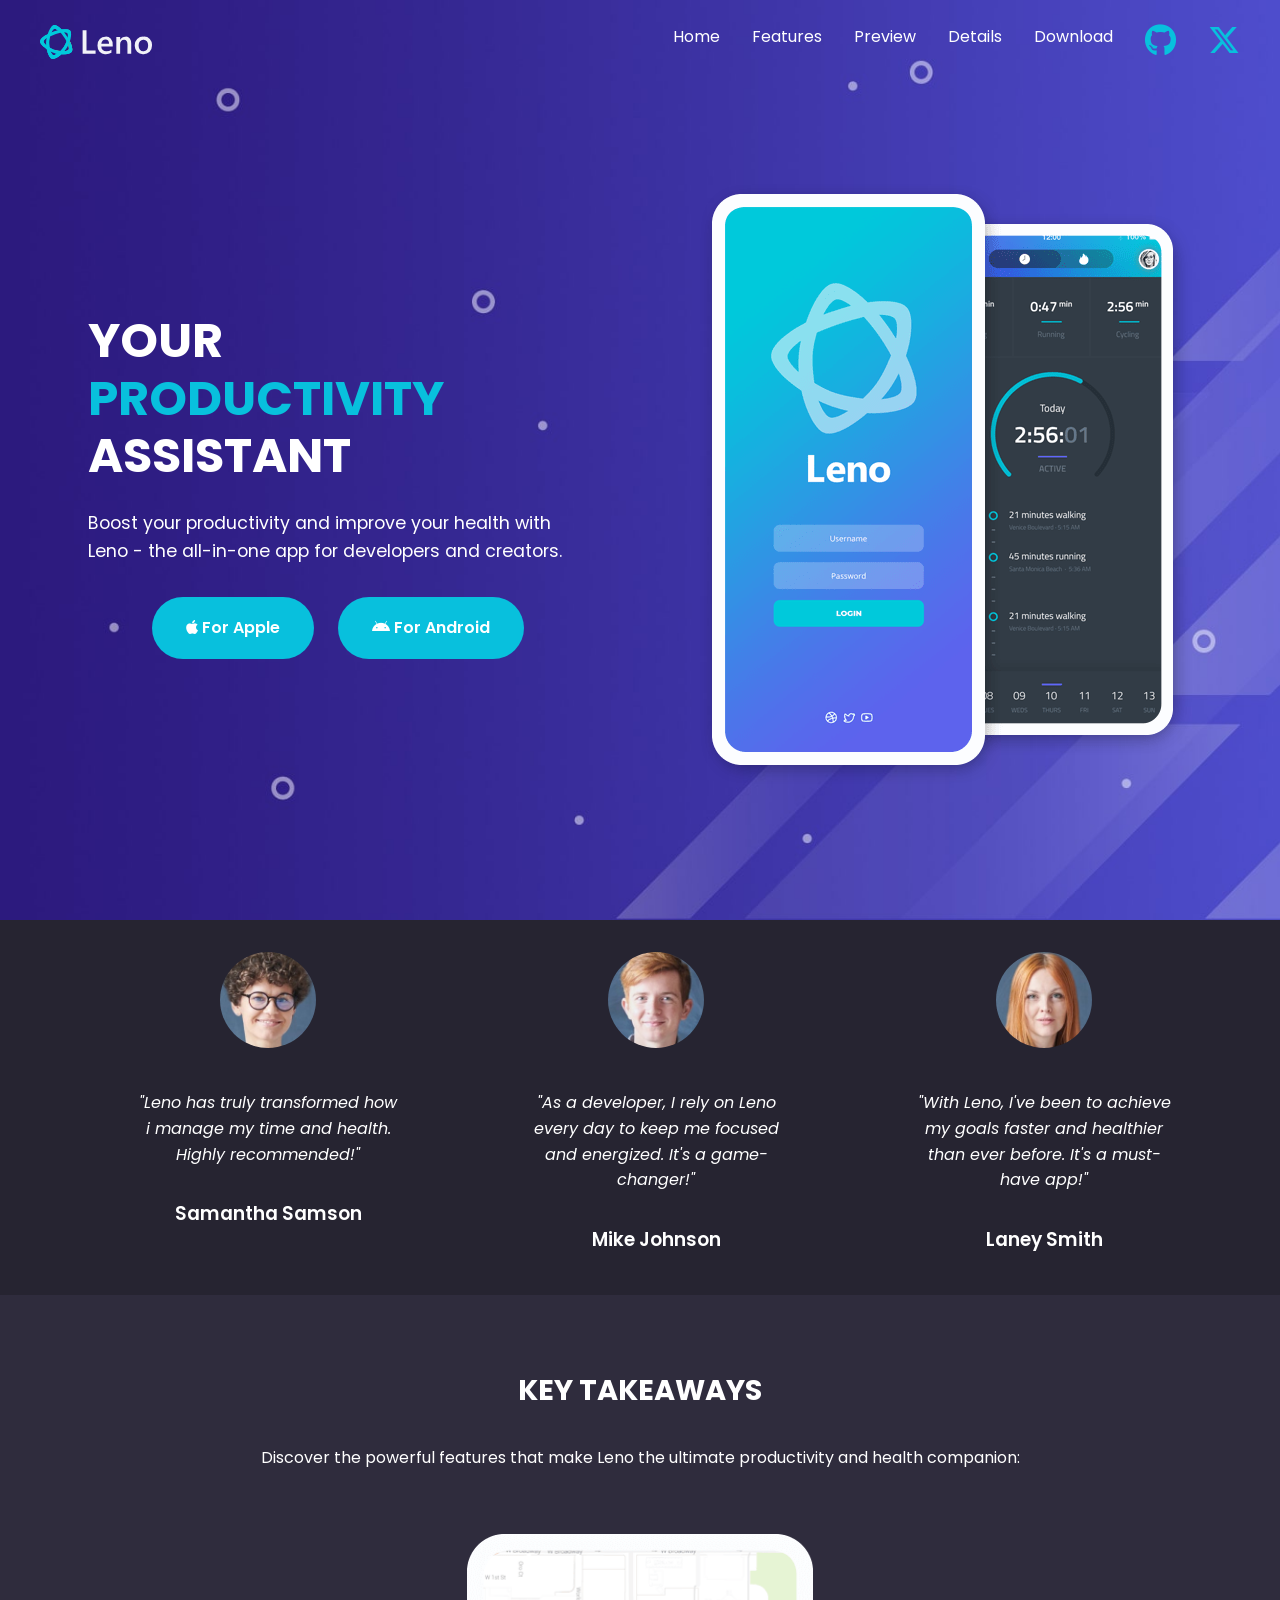
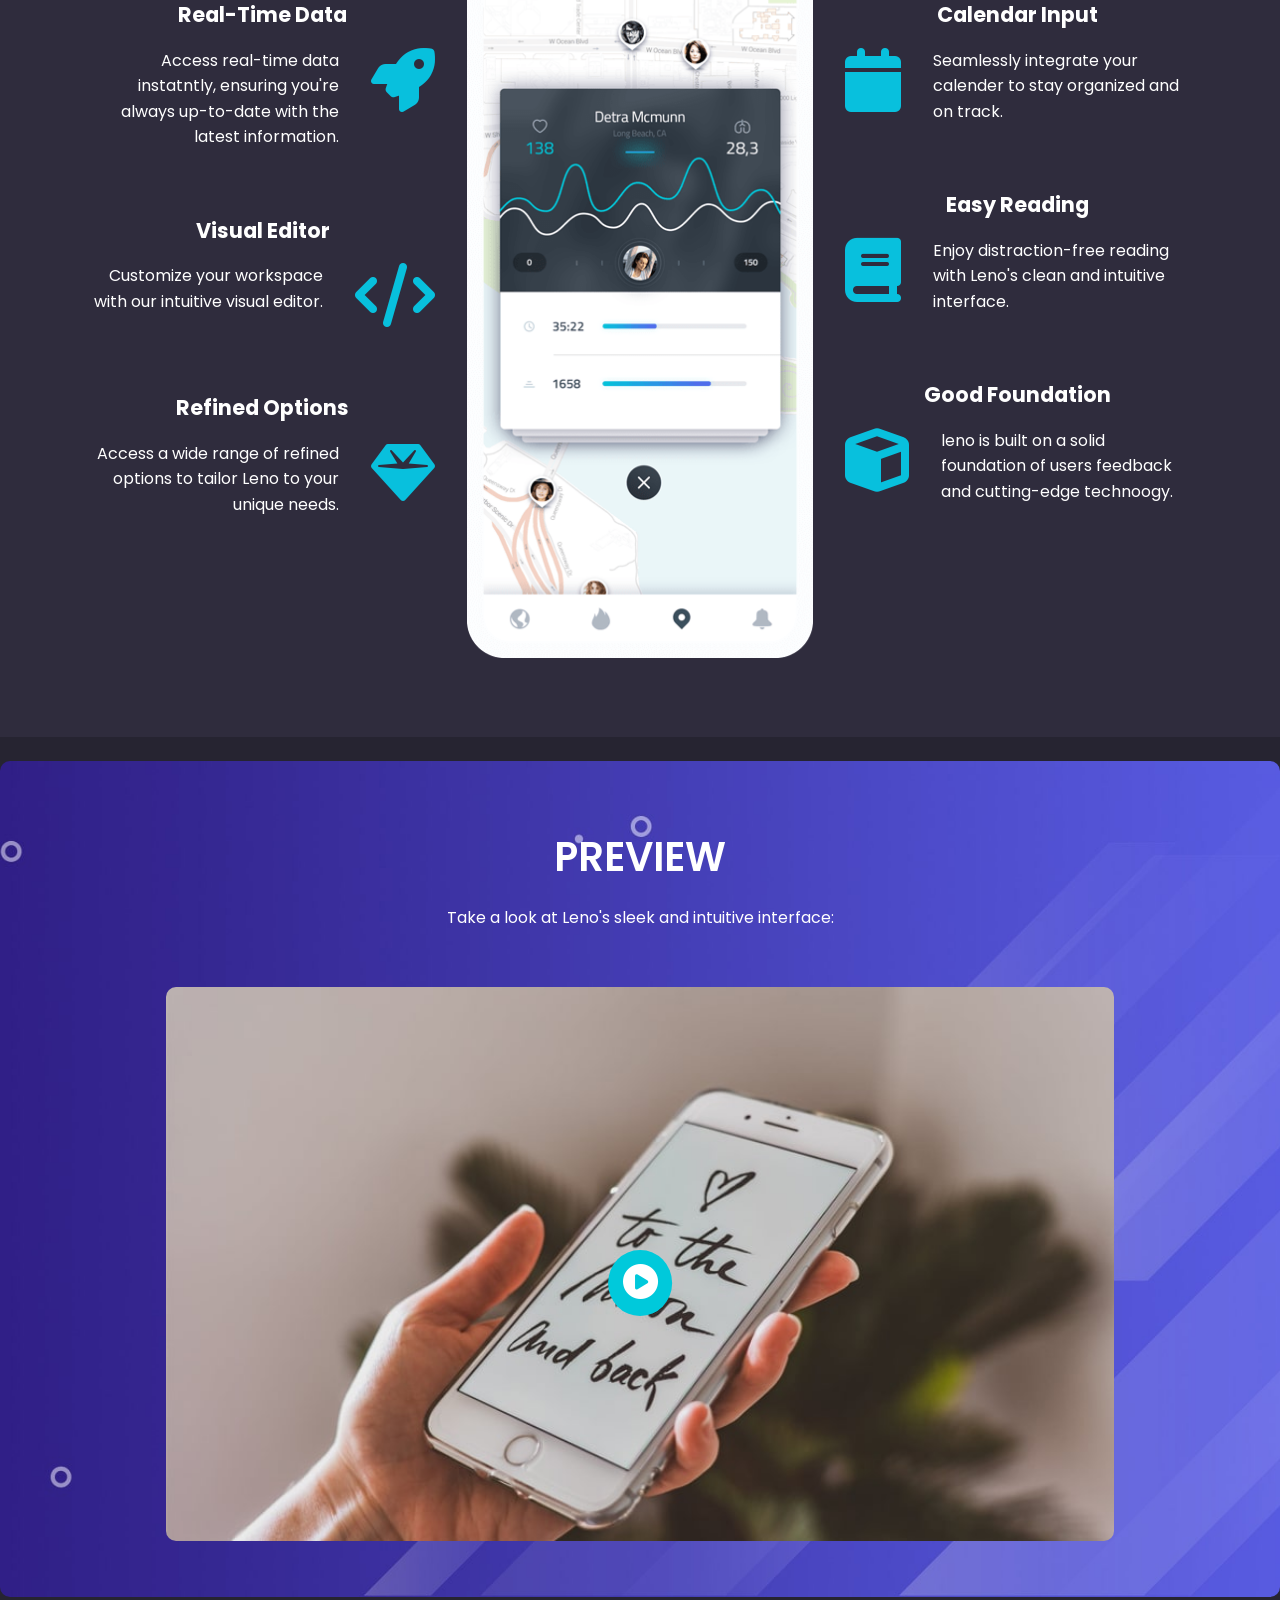
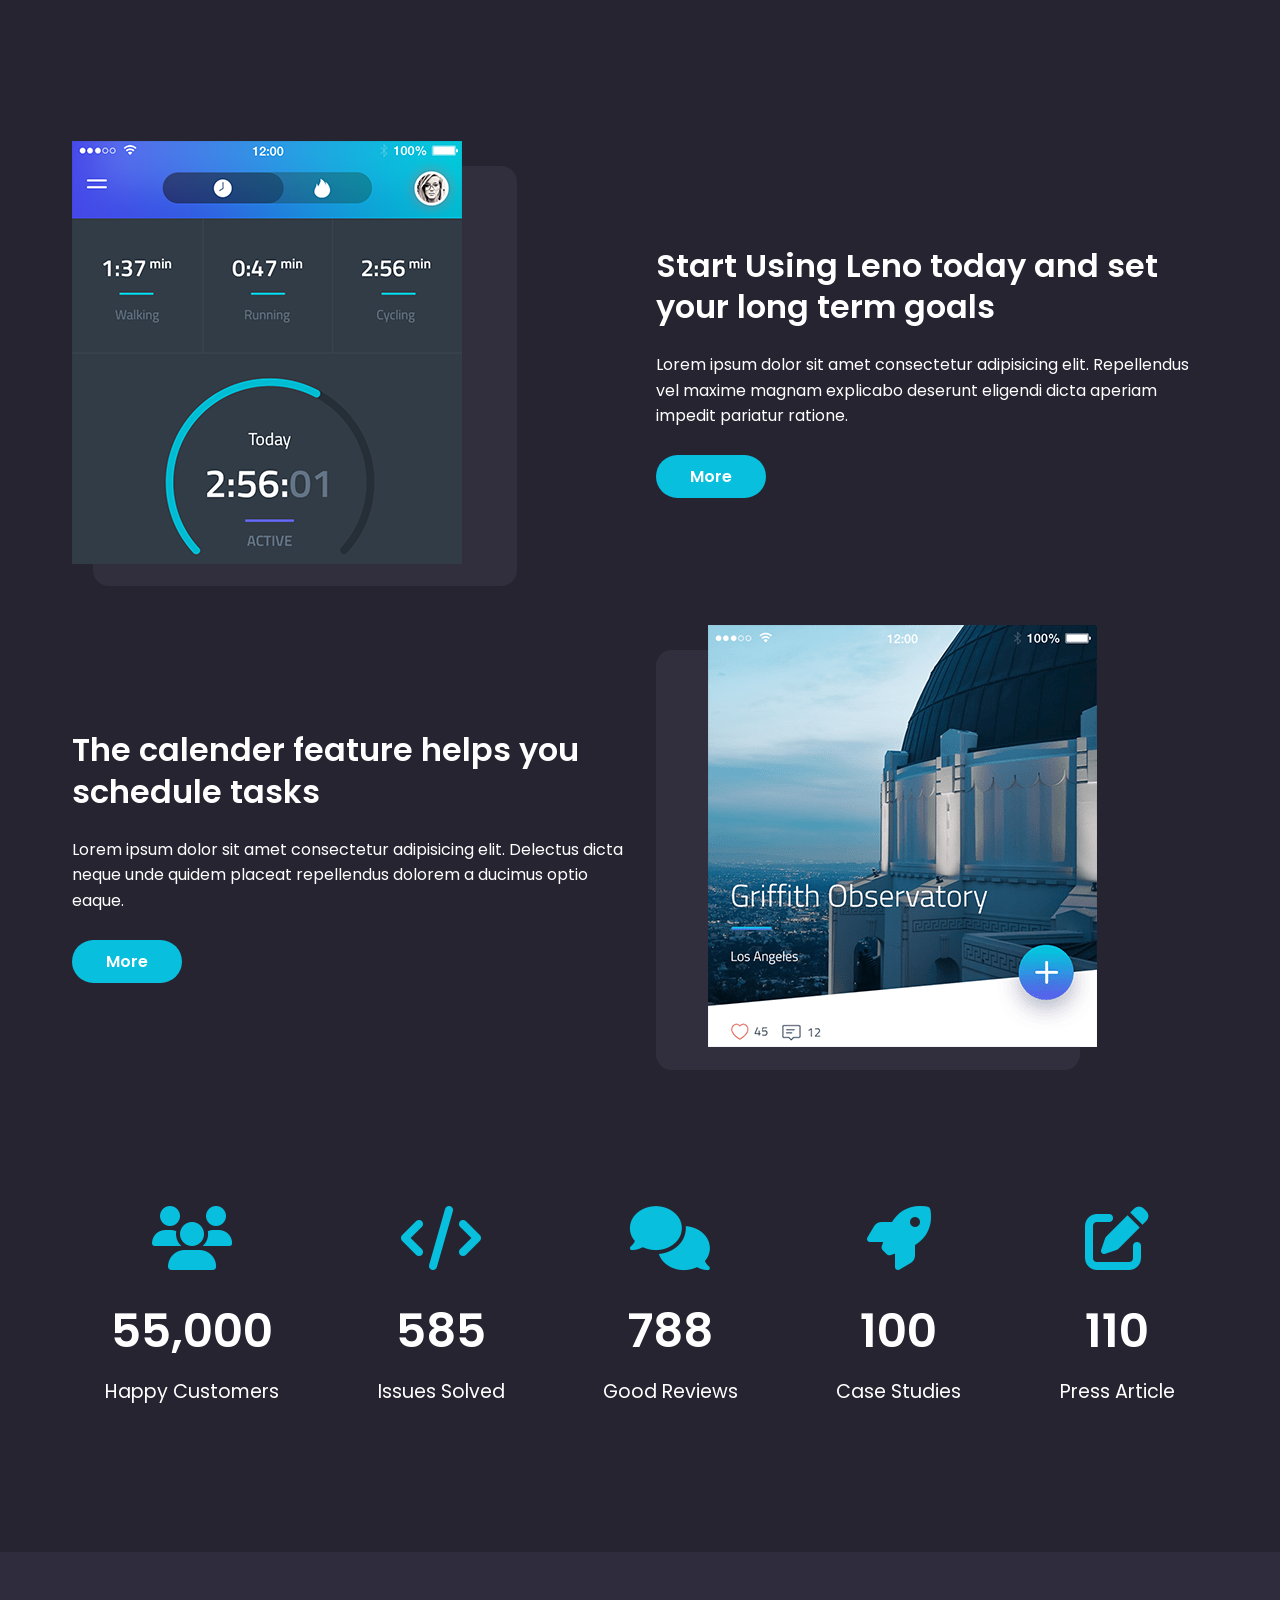
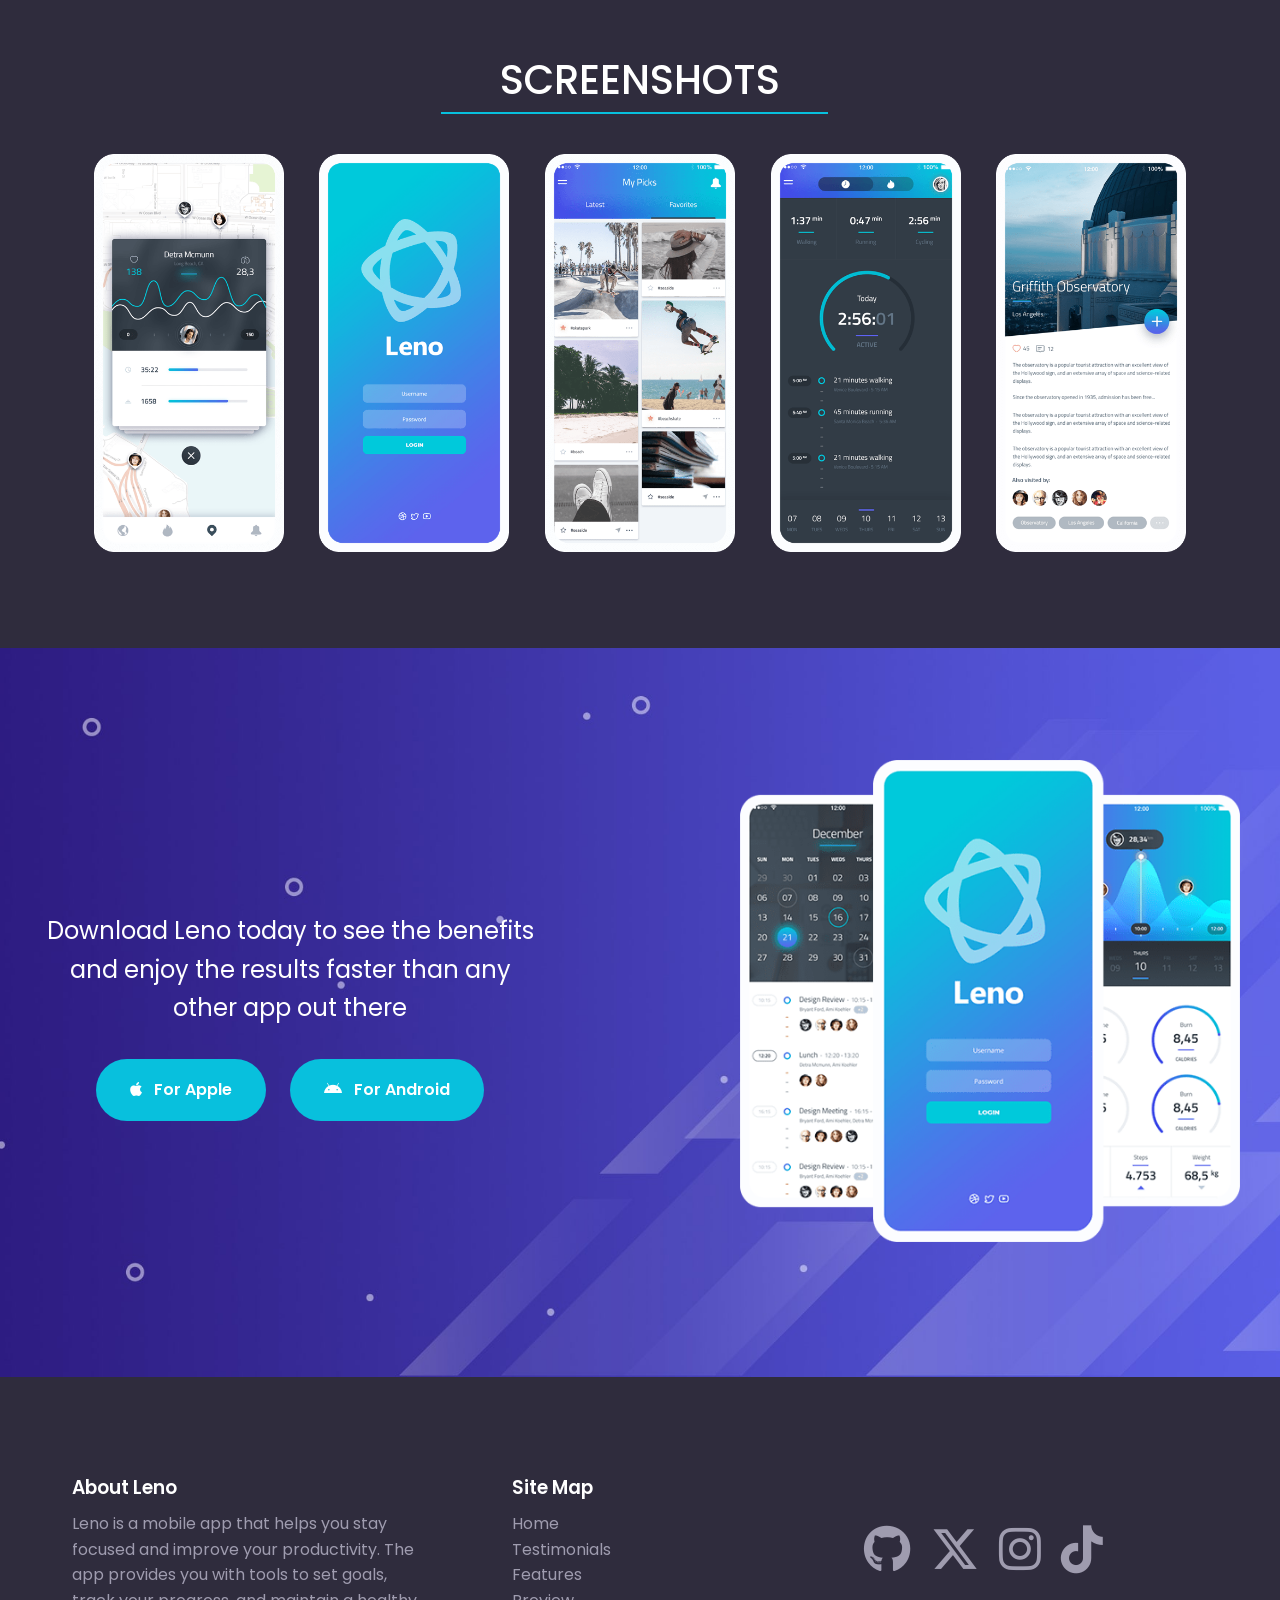
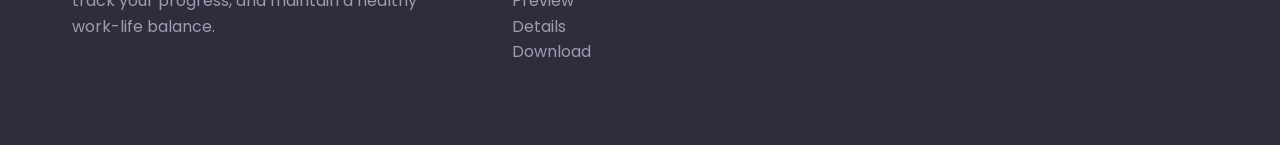
==== commit 0c6b13c7: "Updated bug fixes" ====
--- a/index.html
+++ b/index.html
@@ -25,8 +25,8 @@
                   <li><a href="index.html#preview">Preview</a></li>
                   <li><a href="index.html#details">Details</a></li>
                   <li><a href="index.html#download">Download</a></li>
-                  <li><a href="#"><i class="fa-brands fa-github"></i></i></a></li>
-                  <li><a href="https://x.com/AkeemUsman10482"><i class="fa-brands fa-x-twitter"></i></i></a></li>
+                  <li><a href="https://github.com/Tech-Badhead"><i class="fa-brands fa-2x fa-github"></i></a></li>
+                  <li><a href="https://x.com/AkeemUsman10482"><i class="fa-brands fa-2x fa-x-twitter"></i></a></li>
                </ul>
             </div>
          </div> 
@@ -42,8 +42,8 @@
                      <li><a href="index.html#preview">Preview</a></li>
                      <li><a href="index.html#details">Details</a></li>
                      <li><a href="index.html#download">Download</a></li>
-                     <li><a href="#"><i class="fa-brands fa-github"></i></i></a></li>
-                     <li><a href="https://x.com/AkeemUsman10482"><i class="fa-brands fa-x-twitter"></i></i></a></li>
+                     <li><a href="https://github.com/Tech-Badhead"><i class="fa-brands fa-github"></i></a></li>
+                     <li><a href="https://x.com/AkeemUsman10482"><i class="fa-brands  fa-x-twitter"></i></a></li>
                </ul>
             </div>
          </div>
@@ -362,17 +362,17 @@
                   <a href="#download">Download</a>
                </div>
                <div class="icons-link">
-                  <a href="#">
+                  <a href="https://github.com/Tech-Badhead">
                      <i class="fa-brands fa-github fa-3x"></i>
                   </a>
                   <a href="https://x.com/AkeemUsman10482">
                      <i class="fa-brands fa-x-twitter fa-3x"></i>
                   </a>
-                  <a href="#">
+                  <a href="https://www.instagram.com/usman_frontend?igsh=MWlwdHZzNXV6YnFqeA%3D%3D&utm_source=qr">
                      <i class="fa-brands fa-instagram fa-3x"></i>
                   </a>
-                  <a href="#">
-                     <i class="fa-brands fa-linkedin fa-3x"></i>
+                  <a href="https://www.tiktok.com/@usman_dev?_t=8qyBfm22CCU&_r=1">
+                     <i class="fa-brands fa-tiktok fa-3x"></i>
                   </a>
                </div>
             </div>
--- a/css/styles.css
+++ b/css/styles.css
@@ -593,6 +593,11 @@
         background: url('../img/images/header-background.jpg') center center/cover no-repeat;
       }
 
+      .inner-details-container {
+        padding: 9rem 2rem;
+        width: 100%;
+      }
+
       .pricing {
         background-color: var(--tertiary-color);
       }
@@ -609,7 +614,7 @@
 
       .pricing-card-box {
         background: rgba(255, 255, 255, 0.1);
-        padding: 2.5rem;
+        padding: 2rem;
         border-radius: 30px;
         margin-bottom: 2rem;
       }
@@ -628,14 +633,14 @@
       }
 
       .pricing-description {
-        font-size: 2rem;
+        font-size: 1.9rem;
         text-align: center;
         margin-bottom: 1.5rem;
       }
 
       .pricing-card-title {
         text-transform: uppercase;
-        font-size: 1.5rem;
+        font-size: 1.4rem;
         font-weight: 600;
       }
 
@@ -945,6 +950,10 @@
         padding: 0 1rem;
     }
 
+    .main-menu-list, li a i {
+      font-size: 1.8rem;
+    }
+
     .hero-button {
         width: 60%;
         text-align: center;
@@ -975,6 +984,10 @@
     /* Features */
     .features {
         padding: 2.5rem 0;
+    }
+
+    .features-title h1 {
+      font-size: 1.2rem;
     }
 
     .features .features-middle-column, .item1 {
@@ -1114,14 +1127,43 @@
         grid-template-columns: 1fr;
       }
 
+      .footer-container {
+        padding-top: 4rem;
+      }
+
+      .about-leno h3 {
+        font-size: 1.7rem;
+      }
+
       .about-leno p {
         max-width: 100%;
       }  
 
+      .site-map h3 {
+        font-size: 1.7rem;
+      }
+
+      .icons-link i {
+        font-size: 2.6rem;
+      }
+
+      .footer .icons-link {
+        margin-top: 0.8rem;
+      }
+
+
       /* Inner Details */
       .pricing .pricing-grid {
         grid-template-columns: 1fr;
       }
+
+      .pricing .pricing-description {
+        font-size: 1.8rem;
+      }
+
+      .pricing .pricing-card-title {
+        font-size: 1.3rem;
+      }
       
       .inner-features-flex-items {
         flex-direction: column;
@@ -1136,11 +1178,24 @@
         margin-top: 2rem;
       }
 
+      .inner-features-heading {
+        font-size: 2.2rem;
+      }
+
+      .inner-features-title {
+        font-size: 1.4rem;
+      }
+
       .inner-features-description {
         text-align: center;
+        font-size: 0.9rem;
       }
 
       .inner-features-container {
         padding-bottom: 3rem;
       }
+
+      .pricing-plan::first-line {
+        font-size: 2.4rem;
+      }
 }
